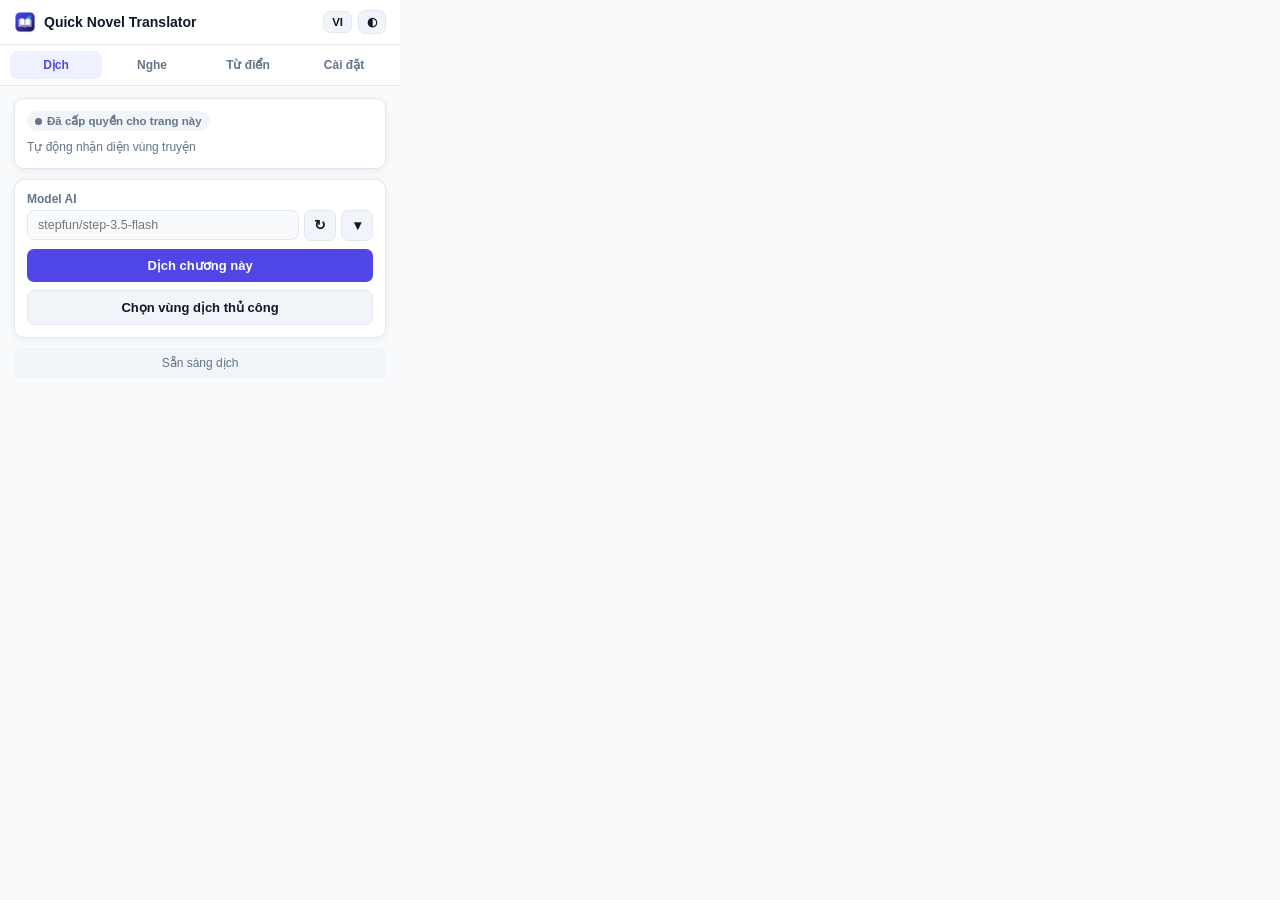
==== popup.html @ 9ef36529 "Release v1.0: Chrome Web Store build, Privacy Policy, VieNeu Companion & store assets" ====
<!DOCTYPE html>
<html lang="vi">

<head>
    <meta charset="UTF-8">
    <meta name="color-scheme" content="dark light">
    <title>Quick Novel Translator</title>
    <link rel="stylesheet" href="popup.css">
</head>

<body>
    <header class="app-header">
        <div class="brand">
            <img src="icons/icon48.png" alt="Logo" class="brand-icon">
            <h1 class="brand-title" data-i18n="app_title">Quick Novel Translator</h1>
        </div>
        <div class="header-actions">
            <button id="btn-lang-toggle" class="icon-btn" type="button" title="Language">VI</button>
            <button id="btn-theme-toggle" class="icon-btn" type="button" title="Theme">◐</button>
        </div>
    </header>

    <nav class="tab-bar" role="tablist">
        <button class="tab-btn active" data-tab="translate" role="tab" aria-selected="true" data-i18n="nav_translate">Dịch</button>
        <button class="tab-btn" data-tab="tts" role="tab" aria-selected="false" data-i18n="nav_tts">Nghe</button>
        <button class="tab-btn" data-tab="glossary" role="tab" aria-selected="false" data-i18n="nav_glossary">Từ điển</button>
        <button class="tab-btn" data-tab="settings" role="tab" aria-selected="false" data-i18n="nav_settings">Cài đặt</button>
    </nav>

    <main class="tab-content">
        <!-- TAB 1: TRANSLATE -->
        <section id="panel-translate" class="tab-panel active" role="tabpanel">
            <!-- Onboarding Card (shown when API Key is missing) -->
            <div id="onboarding-card" class="card card-warning" hidden>
                <h3 class="card-title" data-i18n="onboarding_title">Chào mừng! Thiết lập nhanh 2 bước</h3>
                <p class="muted" data-i18n="onboarding_desc">Nhập API Key (OpenRouter / OpenAI) để bắt đầu dịch truyện ngay trên trình duyệt.</p>
                <div class="input-with-btn">
                    <input type="password" id="onboarding-api-key" data-i18n-attr="placeholder:onboarding_key_placeholder" placeholder="Dán API Key...">
                    <button id="btn-onboarding-save" class="btn btn-primary btn-sm" type="button" data-i18n="onboarding_save_btn">Lưu &amp; Bắt đầu</button>
                </div>
            </div>

            <!-- Site Permission & Selector Status -->
            <div class="card">
                <div class="site-row">
                    <span id="site-perm-badge" class="badge">
                        <span class="dot"></span>
                        <span id="site-perm-text" data-i18n="site_access_granted">Đã cấp quyền cho trang này</span>
                    </span>
                    <button id="btn-grant-site" class="btn btn-secondary btn-sm" type="button" hidden data-i18n="btn_grant_site">Cấp quyền trang này</button>
                </div>
                <div class="site-row">
                    <span id="site-selector-text" class="muted" data-i18n="site_selector_none">Tự động nhận diện vùng truyện</span>
                    <button id="btn-clear-selector" class="btn btn-secondary btn-sm" type="button" hidden data-i18n="btn_clear_selector">Xóa vùng đã lưu</button>
                </div>
            </div>

            <!-- Quick Model & Actions -->
            <div class="card">
                <div class="field model-picker-field">
                    <label class="field-label" for="main-model" data-i18n="label_model">Model AI</label>
                    <div class="model-picker-row">
                        <input type="text" id="main-model" autocomplete="off" data-i18n-attr="placeholder:model_placeholder" placeholder="stepfun/step-3.5-flash">
                        <button id="btn-fetch-models" class="btn btn-secondary btn-sm model-action-btn" type="button" data-i18n-attr="title:btn_fetch_models_title,aria-label:btn_fetch_models_title" title="Tải danh sách model từ API">↻</button>
                        <button id="btn-model-dropdown" class="btn btn-secondary btn-sm model-action-btn" type="button" popovertarget="model-dropdown-panel" aria-expanded="false" aria-controls="model-dropdown-panel" data-i18n-attr="title:btn_model_dropdown_title,aria-label:btn_model_dropdown_title" title="Chọn model từ danh sách">▾</button>
                    </div>
                    <div id="model-dropdown-panel" class="model-dropdown-panel" popover="auto">
                        <div class="model-dropdown-header">
                            <input type="text" id="model-search-input" autocomplete="off" data-i18n-attr="placeholder:model_search_ph" placeholder="Tìm tên model hoặc provider...">
                        </div>
                        <div id="model-provider-filters" class="model-provider-filters"></div>
                        <div id="model-dropdown-meta" class="model-dropdown-meta muted"></div>
                        <div id="model-dropdown-list" class="model-dropdown-list"></div>
                    </div>
                </div>
                <button id="btn-translate" class="btn btn-primary" type="button" data-i18n="btn_translate">Dịch chương này</button>
                <button id="btn-pick" class="btn btn-secondary" type="button" data-i18n="btn_pick_area">Chọn vùng dịch thủ công</button>
            </div>

            <div id="status-text" class="status-banner" data-i18n="status_ready">Sẵn sàng dịch</div>
        </section>

        <!-- TAB 2: TTS / LISTEN -->
        <section id="panel-tts" class="tab-panel" role="tabpanel">
            <div class="card">
                <div class="field">
                    <label class="field-label" for="tts-engine-select" data-i18n="tts_engine_label">Engine đọc giọng</label>
                    <select id="tts-engine-select">
                        <option value="ws_default" data-i18n="tts_engine_ws">WebSocket TTS (Mặc định + Tự fallback)</option>
                        <option value="webspeech" data-i18n="tts_engine_webspeech">Web Speech API (Trình duyệt offline)</option>
                        <option value="vieneu" data-i18n="tts_engine_vieneu">VieNeu Local Server (Nâng cao)</option>
                    </select>
                </div>

                <div class="field">
                    <label class="field-label" for="tts-voice-quick" data-i18n="tts_voice_label">Giọng đọc</label>
                    <select id="tts-voice-quick"></select>
                </div>

                <div class="field">
                    <div class="site-row">
                        <label class="field-label" for="tts-speed-range" data-i18n="tts_speed_label">Tốc độ đọc</label>
                        <span id="tts-speed-label-val" class="muted" style="font-weight: 700;">1.0x</span>
                    </div>
                    <input type="range" id="tts-speed-range" min="0.8" max="2.0" step="0.1" value="1.0">
                </div>

                <div class="btn-row">
                    <button id="btn-tts-play" class="btn btn-accent" type="button" data-i18n="btn_tts_play">Nghe chương này</button>
                    <button id="btn-tts-stop" class="btn btn-danger" type="button" hidden data-i18n="btn_tts_stop">Dừng đọc</button>
                </div>
            </div>

            <!-- Offline Audio Export Card -->
            <div class="card">
                <h3 class="card-title" data-i18n="tts_download_title">Tải Audio nghe offline (WAV)</h3>
                <div class="field">
                    <label class="field-label" for="tts-download-minutes" data-i18n="tts_download_minutes_label">Thời lượng tối thiểu (phút)</label>
                    <div class="input-with-btn">
                        <input type="number" id="tts-download-minutes" name="ttsDownloadMinutes" min="5" max="240" step="5" value="30" inputmode="numeric" aria-describedby="tts-download-hint" style="flex: 0 0 90px;">
                        <button id="btn-tts-download" class="btn btn-secondary" type="button" data-i18n="btn_tts_download" style="flex: 1;">⬇ Tải Audio (WAV)</button>
                    </div>
                </div>
                <p id="tts-download-hint" class="muted" data-i18n="tts_download_hint">Tự động nối tiếp và đọc trọn các chương sau cho đến khi đủ số phút.</p>
            </div>

            <!-- Advanced VieNeu Setup Card (collapsible / shown when VieNeu selected or user expands) -->
            <div id="vieneu-advanced-card" class="card" hidden>
                <div class="site-row">
                    <h3 class="card-title" data-i18n="tts_vieneu_guide_title">Cài đặt VieNeu-TTS Local</h3>
                    <span id="tts-server-badge" class="badge">
                        <span class="dot" id="tts-server-dot"></span>
                        <span id="tts-server-label" data-i18n="tts_vieneu_off">VieNeu: Đang tắt</span>
                    </span>
                </div>
                <p class="muted" data-i18n="tts_vieneu_guide_desc">Dùng giọng AI tiếng Việt chất lượng cao chạy trên máy cá nhân qua Native Host.</p>
                <div class="btn-row">
                    <button id="btn-tts-server-toggle" class="btn btn-secondary btn-sm" type="button" data-i18n="btn_vieneu_start">Bật Server</button>
                    <button id="btn-vieneu-install-guide" class="btn btn-secondary btn-sm" type="button" data-i18n="btn_vieneu_setup">Hướng dẫn &amp; Cài đặt VieNeu</button>
                </div>
                <div id="tts-host-hint" class="muted" hidden style="word-break: break-word;"></div>
            </div>

            <div id="tts-status-text" class="status-banner" data-i18n="tts_status_idle">Chọn chương và bấm Nghe để bắt đầu.</div>
        </section>

        <!-- TAB 3: GLOSSARY -->
        <section id="panel-glossary" class="tab-panel" role="tabpanel">
            <div class="card">
                <div class="input-with-btn">
                    <select id="glossary-profile-select"></select>
                    <button id="btn-new-profile" class="btn btn-primary btn-sm" type="button" data-i18n="btn_new_profile">Tạo mới</button>
                    <button id="btn-delete-profile" class="btn btn-danger btn-sm" type="button" data-i18n="btn_delete_profile">Xóa</button>
                </div>
                <div class="input-with-btn">
                    <input type="text" id="add-orig" data-i18n-attr="placeholder:glossary_orig_ph" placeholder="Từ gốc (Trung)">
                    <input type="text" id="add-hanviet" data-i18n-attr="placeholder:glossary_viet_ph" placeholder="Nghĩa dịch (Việt)">
                    <button id="btn-add-term" class="btn btn-primary btn-sm" type="button" data-i18n="btn_add">Thêm</button>
                </div>
            </div>

            <div class="card">
                <div class="site-row">
                    <strong style="font-size: 12.5px;"><span id="glossary-list-heading">Danh sách</span> (<span id="glossary-count">0</span>)</strong>
                    <div style="display: flex; gap: 4px;">
                        <button id="btn-export-glossary" class="btn btn-secondary btn-sm" type="button" data-i18n="btn_export_json">Xuất JSON</button>
                        <button id="btn-import-glossary" class="btn btn-secondary btn-sm" type="button" data-i18n="btn_import_json">Nhập JSON</button>
                        <input type="file" id="glossary-import-file" accept=".json,application/json" style="display: none;">
                    </div>
                </div>

                <div class="input-with-btn">
                    <input type="text" id="glossary-search-input" data-i18n-attr="placeholder:glossary_search_ph" placeholder="Tìm từ gốc hoặc nghĩa dịch...">
                    <button id="btn-clear-search" class="btn btn-secondary btn-sm" type="button" hidden>✕</button>
                </div>

                <div class="filter-pills">
                    <button class="pill-btn active" data-filter="all" type="button" data-i18n="glossary_filter_all">Tất cả</button>
                    <button class="pill-btn" data-filter="locked" type="button" data-i18n="glossary_filter_locked">Đã khóa</button>
                    <button class="pill-btn" data-filter="unlocked" type="button" data-i18n="glossary_filter_unlocked">Chưa khóa</button>
                </div>

                <div id="glossary-batch-actions" class="glossary-tools">
                    <label class="checkbox-row" style="font-size: 11.5px;">
                        <input type="checkbox" id="select-all-terms">
                        <span data-i18n="glossary_select_all">Chọn tất cả</span>
                    </label>
                    <div style="display: flex; gap: 4px; flex-wrap: wrap;">
                        <button id="btn-scan-cleanup" class="btn btn-secondary btn-sm" type="button" data-i18n="btn_scan_clean">Quét rác</button>
                        <button id="btn-move-used" class="btn btn-secondary btn-sm" type="button" data-i18n="btn_move_used">Chuyển đã dùng</button>
                        <button id="btn-delete-selected" class="btn btn-danger btn-sm" type="button" hidden>Xóa</button>
                    </div>
                </div>

                <div id="glossary-list" class="glossary-list"></div>
            </div>
        </section>

        <!-- TAB 4: SETTINGS -->
        <section id="panel-settings" class="tab-panel" role="tabpanel">
            <div class="card">
                <div class="field">
                    <label class="field-label" for="settings-locale" data-i18n="settings_lang_label">Ngôn ngữ giao diện</label>
                    <select id="settings-locale">
                        <option value="vi">Tiếng Việt</option>
                        <option value="en">English</option>
                    </select>
                </div>
            </div>

            <details class="settings-group" open>
                <summary data-i18n="settings_ai_section">Kết nối AI &amp; Phím tắt</summary>
                <div class="settings-body">
                    <div class="field">
                        <label class="field-label" for="api-endpoint" data-i18n="settings_endpoint_label">API Endpoint URL</label>
                        <input type="text" id="api-endpoint" placeholder="https://openrouter.ai/api/v1/chat/completions">
                    </div>
                    <div class="field">
                        <label class="field-label" for="api-key" data-i18n="settings_apikey_label">API Key</label>
                        <div class="input-with-btn">
                            <input type="password" id="api-key" placeholder="sk-or-...">
                            <button id="btn-toggle-apikey" class="btn btn-secondary btn-sm" type="button">👁</button>
                        </div>
                    </div>
                    <div class="field">
                        <label class="field-label" for="api-model" data-i18n="label_model">Model AI</label>
                        <input type="text" id="api-model" placeholder="stepfun/step-3.5-flash">
                    </div>
                    <div class="field">
                        <label class="field-label" for="api-shortcut" data-i18n="settings_shortcut_label">Phím tắt</label>
                        <input type="text" id="api-shortcut" readonly placeholder="Alt+T">
                    </div>
                    <div class="field">
                        <label class="field-label" for="api-prompt" data-i18n="settings_prompt_label">System Prompt</label>
                        <textarea id="api-prompt"></textarea>
                    </div>
                </div>
            </details>

            <details class="settings-group">
                <summary data-i18n="settings_reader_section">Giao diện đọc truyện</summary>
                <div class="settings-body">
                    <div class="field">
                        <label class="field-label" for="api-fontfamily" data-i18n="settings_fontfamily_label">Font chữ</label>
                        <select id="api-fontfamily">
                            <option value="Be Vietnam Pro">Be Vietnam Pro</option>
                            <option value="Noto Sans Vietnamese">Noto Sans Vietnamese</option>
                            <option value="Roboto">Roboto</option>
                            <option value="Inter">Inter</option>
                            <option value="Merriweather">Merriweather (Serif)</option>
                            <option value="Source Serif Pro">Source Serif Pro (Serif)</option>
                            <option value="Tahoma">Tahoma</option>
                            <option value="Segoe UI">Segoe UI</option>
                        </select>
                    </div>
                    <div class="btn-row">
                        <div class="field" style="flex: 1;">
                            <label class="field-label" for="api-fontsize" data-i18n="settings_fontsize_label">Cỡ chữ (px)</label>
                            <input type="text" id="api-fontsize" placeholder="22">
                        </div>
                        <div class="field" style="flex: 1;">
                            <label class="field-label" for="api-lineheight" data-i18n="settings_lineheight_label">Giãn dòng</label>
                            <input type="text" id="api-lineheight" placeholder="1.8">
                        </div>
                    </div>
                </div>
            </details>

            <details class="settings-group">
                <summary data-i18n="settings_tts_section">Cấu hình TTS &amp; Tự động chuyển chương</summary>
                <div class="settings-body">
                    <div class="field">
                        <label class="field-label" for="tts-ws-endpoint" data-i18n="settings_ws_url_label">WebSocket TTS Endpoint URL</label>
                        <input type="text" id="tts-ws-endpoint" placeholder="wss://tts.stv-novel.local/v1/tts">
                    </div>
                    <div class="field">
                        <label class="field-label" for="tts-ws-voice" data-i18n="settings_ws_voice_label">Tham số giọng WebSocket</label>
                        <input type="text" id="tts-ws-voice" placeholder="vi-VN-HoaiMyNeural">
                    </div>
                    <label class="checkbox-row">
                        <input type="checkbox" id="tts-ws-fallback" checked>
                        <span data-i18n="settings_ws_fallback_label">Tự động fallback sang Web Speech API khi lỗi mạng</span>
                    </label>
                    <hr style="border: 0; border-top: 1px solid var(--border); width: 100%; margin: 2px 0;">
                    <div class="field">
                        <label class="field-label" for="tts-endpoint" data-i18n="settings_vieneu_url_label">VieNeu Server URL</label>
                        <input type="text" id="tts-endpoint" placeholder="http://127.0.0.1:8000">
                    </div>
                    <div class="btn-row">
                        <div class="field" style="flex: 1;">
                            <label class="field-label" for="tts-backend" data-i18n="settings_vieneu_backend_label">Chế độ VieNeu</label>
                            <select id="tts-backend">
                                <option value="auto">Auto (GPU/CPU)</option>
                                <option value="amd_gpu" data-i18n="optBackendAmdGpu">AMD GPU (DirectML - Tăng tốc Card rời, Chuẩn gốc)</option>
                                <option value="cpu_fp32" data-i18n="optBackendCpuFp32">CPU (ONNX FP32 - Chuẩn)</option>
                                <option value="onnx_int8">CPU (ONNX INT8 - Nhanh ~2x)</option>
                                <option value="pytorch">GPU (PyTorch)</option>
                            </select>
                        </div>
                        <div class="field" style="flex: 1;">
                            <label class="field-label" for="tts-stability">Sampling</label>
                            <select id="tts-stability">
                                <option value="balanced">Balanced (0.4)</option>
                                <option value="strict">Strict (0.25)</option>
                                <option value="natural">Natural (0.8)</option>
                            </select>
                        </div>
                    </div>
                    <div class="field">
                        <label class="field-label" for="tts-apikey" data-i18n="settings_vieneu_key_label">VieNeu API Key</label>
                        <input type="password" id="tts-apikey">
                    </div>
                    <label class="checkbox-row">
                        <input type="checkbox" id="tts-autoplay">
                        <span data-i18n="settings_tts_autoplay">Tự động đọc sau khi dịch xong chương</span>
                    </label>
                    <label class="checkbox-row">
                        <input type="checkbox" id="tts-autonext" checked>
                        <span data-i18n="settings_tts_autonext">Tự động tải trước &amp; chuyển chương tiếp theo</span>
                    </label>
                    <div class="field">
                        <label class="field-label" for="tts-preload-sec" data-i18n="settings_tts_preload_sec">Thời gian tải trước (giây)</label>
                        <input type="number" id="tts-preload-sec" min="5" max="300" placeholder="60">
                    </div>
                    <label class="checkbox-row">
                        <input type="checkbox" id="settings-debug-log">
                        <span data-i18n="settings_debug_log">Bật log debug chi tiết</span>
                    </label>
                </div>
            </details>

            <button id="btn-save" class="btn btn-primary" type="button" data-i18n="btn_save_settings">Lưu cấu hình</button>
            <div id="save-status" class="status-banner success" hidden data-i18n="settings_saved">Đã lưu cấu hình!</div>
        </section>
    </main>

    <!-- ACCESSIBLE DIALOG MODAL (replaces alert/confirm/prompt) -->
    <div id="app-dialog-overlay" class="modal-overlay" hidden role="dialog" aria-modal="true" aria-labelledby="app-dialog-title">
        <div class="modal-box">
            <h4 id="app-dialog-title"></h4>
            <p id="app-dialog-message" class="muted"></p>
            <input type="text" id="app-dialog-input" hidden>
            <div class="modal-actions">
                <button id="app-dialog-cancel" class="btn btn-secondary btn-sm" type="button" data-i18n="modal_cancel">Hủy</button>
                <button id="app-dialog-confirm" class="btn btn-primary btn-sm" type="button" data-i18n="modal_confirm">Xác nhận</button>
            </div>
        </div>
    </div>

    <!-- MOVE GLOSSARY MODAL -->
    <div id="move-glossary-overlay" class="modal-overlay" hidden role="dialog" aria-modal="true" aria-labelledby="move-modal-title">
        <div class="modal-box">
            <h4 id="move-modal-title" data-i18n="modal_move_title">Chuyển thuật ngữ đã dùng</h4>
            <p class="muted" data-i18n="modal_move_desc">Các thuật ngữ xuất hiện trong chương hiện tại sẽ được chuyển sang thư viện đích.</p>
            <div class="field">
                <label class="field-label" for="move-target-profile" data-i18n="modal_move_target">Thư viện đích</label>
                <select id="move-target-profile"></select>
            </div>
            <div id="move-modal-status" class="muted"></div>
            <div class="modal-actions">
                <button class="btn btn-secondary btn-sm" id="btn-move-cancel" type="button" data-i18n="modal_cancel">Hủy</button>
                <button class="btn btn-primary btn-sm" id="btn-move-confirm" type="button" data-i18n="modal_move_btn">Chuyển</button>
            </div>
        </div>
    </div>

    <!-- CLEAN GLOSSARY MODAL -->
    <div id="clean-glossary-overlay" class="modal-overlay" hidden role="dialog" aria-modal="true" aria-labelledby="clean-modal-title">
        <div class="modal-box" style="max-width: 370px;">
            <h4 id="clean-modal-title" data-i18n="modal_clean_title">Quét &amp; Dọn rác Glossary</h4>
            <p id="clean-summary" class="muted"></p>
            <div id="clean-toolbar" class="site-row" hidden>
                <label class="checkbox-row" style="font-size: 12px;">
                    <input type="checkbox" id="clean-select-all">
                    <span data-i18n="glossary_select_all">Chọn tất cả</span>
                </label>
                <span id="clean-selected-count" class="muted">0</span>
            </div>
            <div id="clean-issue-list" class="clean-issue-list"></div>
            <div id="clean-modal-status" class="muted"></div>
            <div class="modal-actions">
                <button class="btn btn-secondary btn-sm" id="btn-clean-cancel" type="button" data-i18n="modal_close">Đóng</button>
                <button class="btn btn-primary btn-sm" id="btn-clean-apply" type="button">Apply</button>
            </div>
        </div>
    </div>

    <script src="i18n.js"></script>
    <script src="url-validator.js"></script>
    <script src="glossary-utils.js"></script>
    <script src="popup.js"></script>
</body>

</html>
---- popup.css ----
/* popup.css - Modern Design System (Light & Dark Mode) */
:root {
    color-scheme: light dark;
    --bg: #f8fafc;
    --surface: #ffffff;
    --surface-2: #f1f5f9;
    --border: #e2e8f0;
    --text: #0f172a;
    --text-muted: #64748b;
    --primary: #4f46e5;
    --primary-hover: #4338ca;
    --primary-soft: #eef2ff;
    --accent: #0d9488;
    --accent-hover: #0f766e;
    --warning: #d97706;
    --warning-bg: #fffbeb;
    --warning-border: #fde68a;
    --danger: #dc2626;
    --danger-hover: #b91c1c;
    --danger-bg: #fef2f2;
    --success: #059669;
    --success-bg: #ecfdf5;
    --scrollbar-thumb: #64748b;
    --scrollbar-track: #f1f5f9;
    --radius: 10px;
    --radius-sm: 7px;
    --shadow: 0 2px 8px rgba(15, 23, 42, 0.06);
}

:root[data-theme="light"] {
    color-scheme: light;
}

:root[data-theme="dark"],
[data-theme="dark"] {
    color-scheme: dark;
    --bg: #0f172a;
    --surface: #1e293b;
    --surface-2: #334155;
    --border: #334155;
    --text: #f8fafc;
    --text-muted: #94a3b8;
    --primary: #6366f1;
    --primary-hover: #4f46e5;
    --primary-soft: rgba(99, 102, 241, 0.16);
    --accent: #14b8a6;
    --accent-hover: #0d9488;
    --warning: #fbbf24;
    --warning-bg: rgba(245, 158, 11, 0.14);
    --warning-border: rgba(245, 158, 11, 0.35);
    --danger: #f87171;
    --danger-hover: #ef4444;
    --danger-bg: rgba(239, 68, 68, 0.14);
    --success: #34d399;
    --success-bg: rgba(16, 185, 129, 0.14);
    --scrollbar-thumb: #70849f;
    --scrollbar-track: #162032;
    --shadow: 0 4px 16px rgba(0, 0, 0, 0.35);
}

.tab-content,
.glossary-list,
.clean-issue-list,
.model-provider-filters,
.model-dropdown-list {
    scrollbar-width: thin;
    scrollbar-color: var(--scrollbar-thumb) var(--scrollbar-track);
}

@supports not (scrollbar-color: auto) {
    .tab-content,
    .glossary-list,
    .clean-issue-list,
    .model-provider-filters,
    .model-dropdown-list {
        scrollbar-width: auto;
    }

    .tab-content::-webkit-scrollbar,
    .glossary-list::-webkit-scrollbar,
    .clean-issue-list::-webkit-scrollbar,
    .model-provider-filters::-webkit-scrollbar,
    .model-dropdown-list::-webkit-scrollbar {
        width: 8px;
        height: 8px;
    }

    .tab-content::-webkit-scrollbar-thumb,
    .glossary-list::-webkit-scrollbar-thumb,
    .clean-issue-list::-webkit-scrollbar-thumb,
    .model-provider-filters::-webkit-scrollbar-thumb,
    .model-dropdown-list::-webkit-scrollbar-thumb {
        background: var(--scrollbar-thumb);
        border-radius: 999px;
    }

    .tab-content::-webkit-scrollbar-track,
    .glossary-list::-webkit-scrollbar-track,
    .clean-issue-list::-webkit-scrollbar-track,
    .model-provider-filters::-webkit-scrollbar-track,
    .model-dropdown-list::-webkit-scrollbar-track {
        background: var(--scrollbar-track);
        border-radius: 999px;
    }
}

* {
    box-sizing: border-box;
}

body {
    margin: 0;
    padding: 0;
    width: 400px;
    min-height: 460px;
    max-height: 580px;
    display: flex;
    flex-direction: column;
    font-family: -apple-system, BlinkMacSystemFont, 'Segoe UI', Roboto, sans-serif;
    font-size: 13px;
    color: var(--text);
    background: var(--bg);
}

/* Header */
.app-header {
    display: flex;
    align-items: center;
    justify-content: space-between;
    padding: 10px 14px;
    background: var(--surface);
    border-bottom: 1px solid var(--border);
}

.brand {
    display: flex;
    align-items: center;
    gap: 8px;
}

.brand-icon {
    width: 22px;
    height: 22px;
    border-radius: 6px;
}

.brand-title {
    margin: 0;
    font-size: 14px;
    font-weight: 700;
    color: var(--text);
}

.header-actions {
    display: flex;
    align-items: center;
    gap: 6px;
}

.icon-btn {
    background: var(--surface-2);
    border: 1px solid var(--border);
    color: var(--text);
    border-radius: 7px;
    padding: 4px 8px;
    font-size: 11.5px;
    font-weight: 600;
    cursor: pointer;
    display: inline-flex;
    align-items: center;
    gap: 4px;
    transition: background 0.15s;
}

.icon-btn:hover {
    background: var(--border);
}

/* Navigation Tabs */
.tab-bar {
    display: grid;
    grid-template-columns: repeat(4, 1fr);
    gap: 4px;
    padding: 6px 10px;
    background: var(--surface);
    border-bottom: 1px solid var(--border);
}

.tab-btn {
    display: flex;
    align-items: center;
    justify-content: center;
    gap: 5px;
    padding: 7px 4px;
    border: none;
    border-radius: 7px;
    background: transparent;
    color: var(--text-muted);
    font-size: 12px;
    font-weight: 600;
    cursor: pointer;
    transition: background 0.15s, color 0.15s;
}

.tab-btn:hover {
    background: var(--surface-2);
    color: var(--text);
}

.tab-btn.active {
    background: var(--primary-soft);
    color: var(--primary);
}

/* Hidden state is controlled by the popup controller via the hidden attribute. */
[hidden] {
    display: none !important;
}

/* Main Content */
.tab-content {
    flex: 1;
    min-height: 0;
    overflow-y: auto;
    padding: 12px 14px;
    display: flex;
    flex-direction: column;
    gap: 10px;
}

.tab-panel {
    display: none;
    flex-direction: column;
    gap: 10px;
}

.tab-panel.active {
    display: flex;
}

/* Cards */
.card {
    background: var(--surface);
    border: 1px solid var(--border);
    border-radius: var(--radius);
    padding: 12px;
    box-shadow: var(--shadow);
    display: flex;
    flex-direction: column;
    gap: 8px;
}

.card-warning {
    background: var(--warning-bg);
    border-color: var(--warning-border);
}

.card-title {
    margin: 0;
    font-size: 13px;
    font-weight: 700;
    color: var(--text);
}

.muted {
    font-size: 12px;
    color: var(--text-muted);
    margin: 0;
    line-height: 1.4;
}

/* Form Elements */
.field {
    display: flex;
    flex-direction: column;
    gap: 4px;
}

.field-label {
    font-size: 12px;
    font-weight: 600;
    color: var(--text-muted);
}

input[type="text"],
input[type="password"],
input[type="number"],
select,
textarea {
    width: 100%;
    padding: 7px 10px;
    border: 1px solid var(--border);
    border-radius: var(--radius-sm);
    background: var(--bg);
    color: var(--text);
    font-family: inherit;
    font-size: 12.5px;
    outline: none;
    transition: border-color 0.15s, box-shadow 0.15s;
}

input:focus,
select:focus,
textarea:focus {
    border-color: var(--primary);
    box-shadow: 0 0 0 2px var(--primary-soft);
}

textarea {
    min-height: 68px;
    resize: vertical;
}

.input-with-btn {
    display: flex;
    gap: 6px;
    align-items: center;
}

.input-with-btn input {
    flex: 1;
}

.checkbox-row {
    display: flex;
    align-items: center;
    gap: 8px;
    font-size: 12.5px;
    color: var(--text);
    cursor: pointer;
    user-select: none;
}

/* Buttons */
.btn {
    border: none;
    border-radius: var(--radius-sm);
    padding: 9px 12px;
    font-size: 13px;
    font-weight: 600;
    cursor: pointer;
    display: inline-flex;
    align-items: center;
    justify-content: center;
    gap: 6px;
    transition: background 0.15s, opacity 0.15s;
}

.btn:disabled {
    opacity: 0.55;
    cursor: not-allowed;
}

.btn-primary {
    background: var(--primary);
    color: #fff;
}

.btn-primary:hover:not(:disabled) {
    background: var(--primary-hover);
}

.btn-accent {
    background: var(--accent);
    color: #fff;
}

.btn-accent:hover:not(:disabled) {
    background: var(--accent-hover);
}

.btn-secondary {
    background: var(--surface-2);
    color: var(--text);
    border: 1px solid var(--border);
}

.btn-secondary:hover:not(:disabled) {
    background: var(--border);
}

.btn-danger {
    background: var(--danger);
    color: #fff;
}

.btn-danger:hover:not(:disabled) {
    background: var(--danger-hover);
}

.btn-sm {
    padding: 5px 9px;
    font-size: 11.5px;
}

.btn-row {
    display: flex;
    gap: 8px;
}

.btn-row > .btn {
    flex: 1;
}

/* Status & Badges */
.status-banner {
    font-size: 12px;
    text-align: center;
    padding: 7px 10px;
    border-radius: var(--radius-sm);
    background: var(--surface-2);
    color: var(--text-muted);
    min-height: 30px;
    display: flex;
    align-items: center;
    justify-content: center;
}

.status-banner.error {
    background: var(--danger-bg);
    color: var(--danger);
}

.status-banner.success {
    background: var(--success-bg);
    color: var(--success);
}

.site-row {
    display: flex;
    align-items: center;
    justify-content: space-between;
    gap: 8px;
}

.badge {
    display: inline-flex;
    align-items: center;
    gap: 5px;
    font-size: 11.5px;
    font-weight: 600;
    padding: 3px 8px;
    border-radius: 999px;
    background: var(--surface-2);
    color: var(--text-muted);
}

.badge.granted {
    background: var(--success-bg);
    color: var(--success);
}

.badge.needed {
    background: var(--warning-bg);
    color: var(--warning);
}

.dot {
    width: 7px;
    height: 7px;
    border-radius: 50%;
    background: currentColor;
}

/* Glossary */
.filter-pills {
    display: flex;
    gap: 6px;
}

.pill-btn {
    flex: 1;
    padding: 5px 8px;
    border: 1px solid var(--border);
    border-radius: 999px;
    background: var(--bg);
    color: var(--text-muted);
    font-size: 11.5px;
    font-weight: 600;
    cursor: pointer;
}

.pill-btn.active {
    background: var(--primary);
    border-color: var(--primary);
    color: #fff;
}

.glossary-tools {
    display: flex;
    flex-wrap: wrap;
    gap: 5px;
    align-items: center;
    justify-content: space-between;
}

.glossary-list {
    display: flex;
    flex-direction: column;
    gap: 6px;
    max-height: 220px;
    overflow-y: auto;
    padding-right: 2px;
}

.glossary-item {
    display: flex;
    align-items: center;
    gap: 6px;
    padding: 6px 8px;
    border-radius: var(--radius-sm);
    border: 1px solid var(--border);
    background: var(--bg);
}

.glossary-item.locked {
    border-color: var(--warning-border);
    background: var(--warning-bg);
}

.glossary-orig {
    flex: 0 0 34%;
    font-weight: 700;
    font-size: 12px;
    overflow-wrap: anywhere;
}

.glossary-viet {
    flex: 1;
    min-width: 0;
    padding: 4px 6px !important;
    font-size: 12px !important;
}

.glossary-actions {
    display: flex;
    gap: 2px;
}

.glossary-actions button {
    background: none;
    border: none;
    cursor: pointer;
    padding: 4px;
    border-radius: 4px;
    font-size: 13px;
}

.glossary-actions button:hover {
    background: var(--surface-2);
}

.glossary-item-text {
    flex: 1;
    min-width: 0;
    display: flex;
    flex-direction: column;
    gap: 2px;
}

.glossary-item-orig {
    font-weight: 700;
    font-size: 12px;
    overflow-wrap: anywhere;
}

.glossary-item-viet {
    font-size: 12px;
    color: var(--text-muted);
    overflow-wrap: anywhere;
}

.icon-btn-sm {
    background: none;
    border: 1px solid transparent;
    border-radius: 4px;
    cursor: pointer;
    padding: 3px 5px;
    font-size: 12px;
    line-height: 1;
}

.icon-btn-sm:hover {
    background: var(--surface-2);
}

.icon-btn-sm.locked {
    border-color: var(--warning-border);
    background: var(--warning-bg);
}

.glossary-empty {
    padding: 16px 8px;
    text-align: center;
    font-size: 12px;
    color: var(--text-muted);
}

.badge.online {
    background: var(--success-bg);
    color: var(--success-text);
    border-color: var(--success-border);
}

/* Settings Accordion */
details.settings-group {
    background: var(--surface);
    border: 1px solid var(--border);
    border-radius: var(--radius);
    padding: 10px 12px;
}

details.settings-group summary {
    font-weight: 700;
    font-size: 12.5px;
    cursor: pointer;
    list-style: none;
    display: flex;
    align-items: center;
    justify-content: space-between;
}

details.settings-group[open] summary {
    margin-bottom: 10px;
    padding-bottom: 6px;
    border-bottom: 1px solid var(--border);
}

.settings-body {
    display: flex;
    flex-direction: column;
    gap: 8px;
}

/* Modals */
.modal-overlay {
    display: flex;
    position: fixed;
    inset: 0;
    background: rgba(15, 23, 42, 0.55);
    z-index: 9999;
    align-items: center;
    justify-content: center;
    padding: 14px;
}

.modal-overlay:not([hidden]) {
    display: flex;
}


.modal-box {
    background: var(--surface);
    color: var(--text);
    border: 1px solid var(--border);
    border-radius: 12px;
    padding: 16px;
    width: 100%;
    max-width: 340px;
    box-shadow: 0 16px 40px rgba(0, 0, 0, 0.35);
    display: flex;
    flex-direction: column;
    gap: 10px;
}

.modal-box h4 {
    margin: 0;
    font-size: 14px;
}

#app-dialog-message {
    white-space: pre-line;
}

#tts-host-hint {
    margin-top: 2px;
    padding: 8px 10px;
    border-radius: var(--radius-sm);
    background: var(--warning-bg);
    border: 1px solid var(--warning-border);
    color: var(--text);
    font-size: 12px;
    line-height: 1.45;
    white-space: pre-line;
}

.modal-actions {
    display: flex;
    justify-content: flex-end;
    gap: 8px;
    margin-top: 4px;
}

.clean-issue-list {
    max-height: 200px;
    overflow-y: auto;
    display: flex;
    flex-direction: column;
    gap: 6px;
}

.clean-issue-item {
    display: flex;
    gap: 8px;
    align-items: flex-start;
    padding: 7px;
    border: 1px solid var(--border);
    border-radius: var(--radius-sm);
    font-size: 12px;
}

/* Model Picker, Fetch Button & Provider-Aware Dropdown */
.model-picker-field {
    position: relative;
}

.model-picker-row {
    display: flex;
    gap: 5px;
    align-items: center;
    anchor-name: --model-picker-anchor;
}

.model-picker-row input {
    flex: 1;
    min-width: 0;
}

.model-action-btn {
    flex: 0 0 32px;
    width: 32px;
    height: 31px;
    padding: 0;
    font-size: 14px;
    line-height: 1;
}

.model-action-btn.is-loading {
    animation: stv-spin 0.8s linear infinite;
}

@keyframes stv-spin {
    from { transform: rotate(0deg); }
    to { transform: rotate(360deg); }
}

.model-dropdown-panel {
    display: none;
    flex-direction: column;
    gap: 8px;
    padding: 10px;
    background: var(--surface);
    color: var(--text);
    border: 1px solid var(--border);
    border-radius: 12px;
    box-shadow: 0 14px 36px rgba(0, 0, 0, 0.42);
    max-height: min(340px, calc(100dvh - 24px));
    max-width: calc(100vw - 24px);
    overflow: hidden;
    z-index: 1000;
}

.model-dropdown-panel:is(:popover-open, .is-open) {
    display: flex;
}

@supports (position-area: block-end) {
    .model-dropdown-panel {
        position-anchor: --model-picker-anchor;
        inset: auto;
        margin: 6px 0 0 0;
        position-area: block-end;
        position-try-fallbacks: flip-block;
        width: min(376px, calc(100vw - 24px));
    }
}

@supports not (position-area: block-end) {
    .model-dropdown-panel {
        position: fixed;
        inset: auto;
        margin: 0;
    }
}

.model-dropdown-header input {
    width: 100%;
    padding: 7px 10px;
    font-size: 12.5px;
    border-radius: 8px;
}

.model-provider-filters {
    display: flex;
    flex-wrap: wrap;
    gap: 5px;
    max-height: 64px;
    overflow-y: auto;
    overflow-x: hidden;
    padding: 1px 2px 2px 0;
}

.model-provider-chip {
    flex: 0 0 auto;
    padding: 3px 9px;
    border: 1px solid var(--border);
    border-radius: 999px;
    background: var(--bg);
    color: var(--text-muted);
    font-size: 11px;
    line-height: 1.35;
    font-weight: 600;
    max-width: 150px;
    overflow: hidden;
    text-overflow: ellipsis;
    cursor: pointer;
    white-space: nowrap;
    transition: color 0.12s, border-color 0.12s, background 0.12s;
}

.model-provider-chip:hover {
    color: var(--text);
    border-color: var(--primary);
}

.model-provider-chip.active {
    background: var(--primary);
    border-color: var(--primary);
    color: #fff;
}

.model-dropdown-meta {
    font-size: 11px;
    padding: 0 2px;
    line-height: 1.35;
}

.model-dropdown-list {
    flex: 1;
    min-height: 0;
    overflow-y: auto;
    display: flex;
    flex-direction: column;
    gap: 5px;
    padding-right: 4px;
}

.model-group-header {
    font-size: 11px;
    font-weight: 700;
    letter-spacing: 0.01em;
    color: var(--text-muted);
    padding: 5px 4px 3px;
    border-bottom: 1px solid var(--border);
    margin-top: 3px;
    display: flex;
    align-items: center;
    justify-content: space-between;
    gap: 6px;
}

.model-option-btn {
    width: 100%;
    text-align: left;
    display: flex;
    align-items: center;
    justify-content: space-between;
    gap: 10px;
    padding: 8px 10px;
    border: 1px solid var(--border);
    border-radius: 8px;
    background: var(--bg);
    color: var(--text);
    cursor: pointer;
    font-family: inherit;
    transition: border-color 0.12s, background 0.12s;
}

.model-option-btn:hover,
.model-option-btn:focus-visible {
    border-color: var(--primary);
    background: var(--primary-soft);
    outline: none;
}

.model-option-btn.selected {
    border-color: var(--primary);
    background: var(--primary-soft);
}

.model-option-main {
    flex: 1;
    min-width: 0;
    display: flex;
    flex-direction: column;
    gap: 3px;
}

.model-option-top {
    display: flex;
    align-items: center;
    gap: 7px;
    min-width: 0;
}

.model-provider-badge {
    flex: 0 0 auto;
    font-size: 11px;
    font-weight: 700;
    padding: 2px 7px;
    border-radius: 6px;
    background: hsla(var(--prov-hue, 225), 75%, 52%, 0.18);
    color: hsl(var(--prov-hue, 225), 85%, 72%);
    border: 1px solid hsla(var(--prov-hue, 225), 75%, 52%, 0.38);
    max-width: 110px;
    overflow: hidden;
    text-overflow: ellipsis;
    white-space: nowrap;
}

:root:not([data-theme="dark"]) .model-provider-badge {
    color: hsl(var(--prov-hue, 225), 75%, 34%);
    background: hsla(var(--prov-hue, 225), 80%, 50%, 0.12);
}

.model-option-name {
    font-size: 12.5px;
    line-height: 1.3;
    font-weight: 700;
    overflow: hidden;
    text-overflow: ellipsis;
    white-space: nowrap;
}

.model-option-meta {
    font-size: 11px;
    line-height: 1.3;
    color: var(--text-muted);
    overflow: hidden;
    text-overflow: ellipsis;
    white-space: nowrap;
}

.model-option-check {
    flex: 0 0 auto;
    font-size: 12px;
    font-weight: 700;
    color: var(--primary);
}
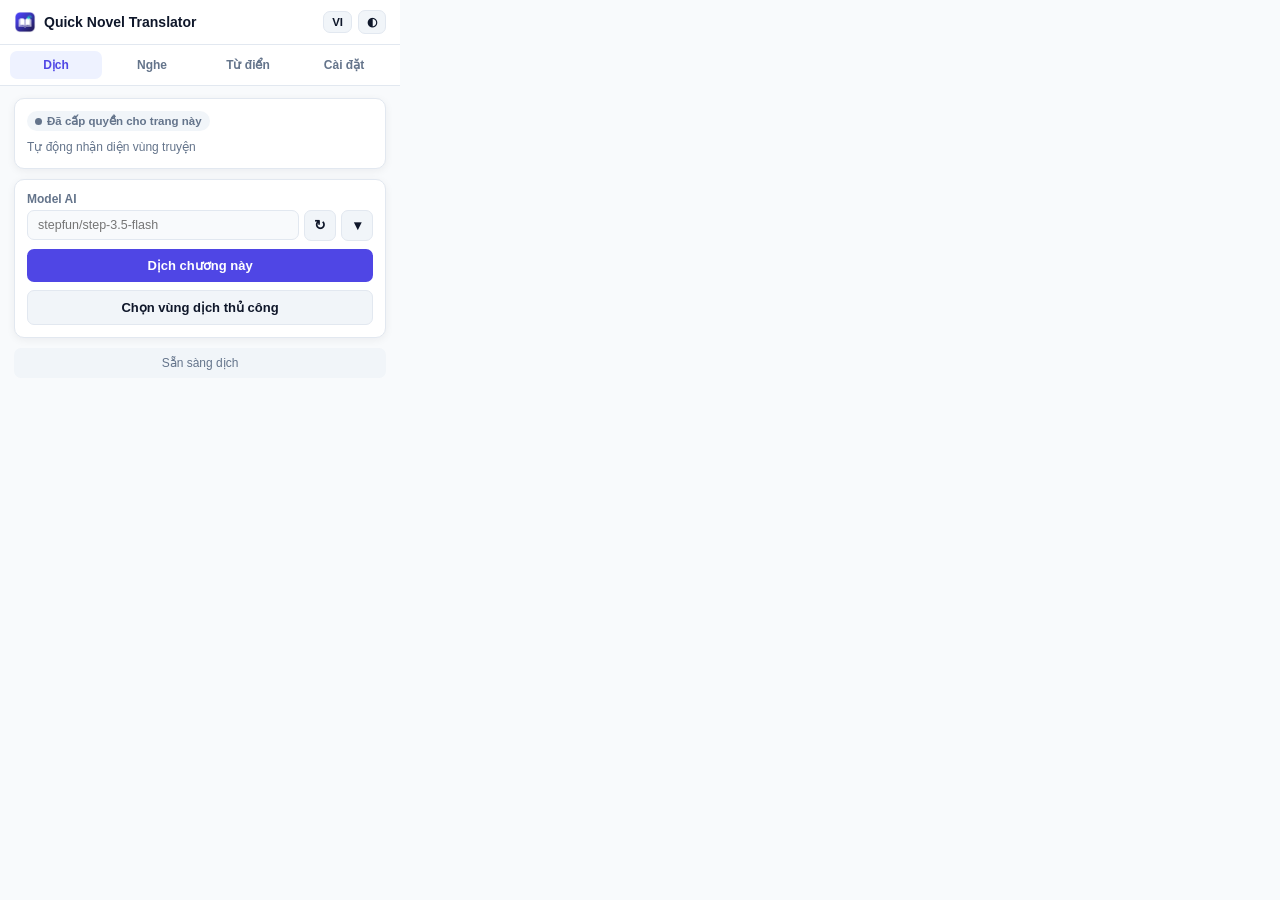
==== commit a79f2f61: "feat(tts): add hybrid emoji/kaomoji describer and icon library UI" ====
--- a/popup.html
+++ b/popup.html
@@ -146,53 +146,120 @@
 
         <!-- TAB 3: GLOSSARY -->
         <section id="panel-glossary" class="tab-panel" role="tabpanel">
-            <div class="card">
-                <div class="input-with-btn">
-                    <select id="glossary-profile-select"></select>
-                    <button id="btn-new-profile" class="btn btn-primary btn-sm" type="button" data-i18n="btn_new_profile">Tạo mới</button>
-                    <button id="btn-delete-profile" class="btn btn-danger btn-sm" type="button" data-i18n="btn_delete_profile">Xóa</button>
-                </div>
-                <div class="input-with-btn">
-                    <input type="text" id="add-orig" data-i18n-attr="placeholder:glossary_orig_ph" placeholder="Từ gốc (Trung)">
-                    <input type="text" id="add-hanviet" data-i18n-attr="placeholder:glossary_viet_ph" placeholder="Nghĩa dịch (Việt)">
-                    <button id="btn-add-term" class="btn btn-primary btn-sm" type="button" data-i18n="btn_add">Thêm</button>
-                </div>
-            </div>
-
-            <div class="card">
-                <div class="site-row">
-                    <strong style="font-size: 12.5px;"><span id="glossary-list-heading">Danh sách</span> (<span id="glossary-count">0</span>)</strong>
-                    <div style="display: flex; gap: 4px;">
-                        <button id="btn-export-glossary" class="btn btn-secondary btn-sm" type="button" data-i18n="btn_export_json">Xuất JSON</button>
-                        <button id="btn-import-glossary" class="btn btn-secondary btn-sm" type="button" data-i18n="btn_import_json">Nhập JSON</button>
-                        <input type="file" id="glossary-import-file" accept=".json,application/json" style="display: none;">
-                    </div>
-                </div>
-
-                <div class="input-with-btn">
-                    <input type="text" id="glossary-search-input" data-i18n-attr="placeholder:glossary_search_ph" placeholder="Tìm từ gốc hoặc nghĩa dịch...">
-                    <button id="btn-clear-search" class="btn btn-secondary btn-sm" type="button" hidden>✕</button>
-                </div>
-
-                <div class="filter-pills">
-                    <button class="pill-btn active" data-filter="all" type="button" data-i18n="glossary_filter_all">Tất cả</button>
-                    <button class="pill-btn" data-filter="locked" type="button" data-i18n="glossary_filter_locked">Đã khóa</button>
-                    <button class="pill-btn" data-filter="unlocked" type="button" data-i18n="glossary_filter_unlocked">Chưa khóa</button>
-                </div>
-
-                <div id="glossary-batch-actions" class="glossary-tools">
+            <div class="subtab-bar" role="tablist">
+                <button id="subtab-glossary-terms" class="subtab-btn active" data-glossary-subtab="terms" role="tab" aria-selected="true" type="button" data-i18n="glossary_subtab_terms">Thuật ngữ</button>
+                <button id="subtab-glossary-icons" class="subtab-btn" data-glossary-subtab="icons" role="tab" aria-selected="false" type="button" data-i18n="glossary_subtab_icons">Emoji / Icon</button>
+            </div>
+
+            <div id="glossary-subpanel-terms">
+                <div class="card">
+                    <div class="input-with-btn">
+                        <select id="glossary-profile-select"></select>
+                        <button id="btn-new-profile" class="btn btn-primary btn-sm" type="button" data-i18n="btn_new_profile">Tạo mới</button>
+                        <button id="btn-delete-profile" class="btn btn-danger btn-sm" type="button" data-i18n="btn_delete_profile">Xóa</button>
+                    </div>
+                    <div class="input-with-btn">
+                        <input type="text" id="add-orig" data-i18n-attr="placeholder:glossary_orig_ph" placeholder="Từ gốc (Trung)">
+                        <input type="text" id="add-hanviet" data-i18n-attr="placeholder:glossary_viet_ph" placeholder="Nghĩa dịch (Việt)">
+                        <button id="btn-add-term" class="btn btn-primary btn-sm" type="button" data-i18n="btn_add">Thêm</button>
+                    </div>
+                </div>
+
+                <div class="card">
+                    <div class="site-row">
+                        <strong style="font-size: 12.5px;"><span id="glossary-list-heading">Danh sách</span> (<span id="glossary-count">0</span>)</strong>
+                        <div style="display: flex; gap: 4px;">
+                            <button id="btn-export-glossary" class="btn btn-secondary btn-sm" type="button" data-i18n="btn_export_json">Xuất JSON</button>
+                            <button id="btn-import-glossary" class="btn btn-secondary btn-sm" type="button" data-i18n="btn_import_json">Nhập JSON</button>
+                            <input type="file" id="glossary-import-file" accept=".json,application/json" style="display: none;">
+                        </div>
+                    </div>
+
+                    <div class="input-with-btn">
+                        <input type="text" id="glossary-search-input" data-i18n-attr="placeholder:glossary_search_ph" placeholder="Tìm từ gốc hoặc nghĩa dịch...">
+                        <button id="btn-clear-search" class="btn btn-secondary btn-sm" type="button" hidden>✕</button>
+                    </div>
+
+                    <div class="filter-pills">
+                        <button class="pill-btn active" data-filter="all" type="button" data-i18n="glossary_filter_all">Tất cả</button>
+                        <button class="pill-btn" data-filter="locked" type="button" data-i18n="glossary_filter_locked">Đã khóa</button>
+                        <button class="pill-btn" data-filter="unlocked" type="button" data-i18n="glossary_filter_unlocked">Chưa khóa</button>
+                    </div>
+
+                    <div id="glossary-batch-actions" class="glossary-tools">
+                        <label class="checkbox-row" style="font-size: 11.5px;">
+                            <input type="checkbox" id="select-all-terms">
+                            <span data-i18n="glossary_select_all">Chọn tất cả</span>
+                        </label>
+                        <div style="display: flex; gap: 4px; flex-wrap: wrap;">
+                            <button id="btn-scan-cleanup" class="btn btn-secondary btn-sm" type="button" data-i18n="btn_scan_clean">Quét rác</button>
+                            <button id="btn-move-used" class="btn btn-secondary btn-sm" type="button" data-i18n="btn_move_used">Chuyển đã dùng</button>
+                            <button id="btn-delete-selected" class="btn btn-danger btn-sm" type="button" hidden>Xóa</button>
+                        </div>
+                    </div>
+
+                    <div id="glossary-list" class="glossary-list"></div>
+                </div>
+            </div>
+
+            <div id="glossary-subpanel-icons" hidden>
+                <div class="card">
+                    <div class="input-with-btn">
+                        <input type="text" id="add-icon-symbol" style="flex: 0 0 96px;" data-i18n-attr="placeholder:icon_lib_symbol_ph" placeholder="Icon / Kaomoji">
+                        <input type="text" id="add-icon-meaning" data-i18n-attr="placeholder:icon_lib_meaning_ph" placeholder="Câu mô tả TTS...">
+                        <button id="btn-add-icon" class="btn btn-primary btn-sm" type="button" data-i18n="btn_add">Thêm</button>
+                    </div>
                     <label class="checkbox-row" style="font-size: 11.5px;">
-                        <input type="checkbox" id="select-all-terms">
-                        <span data-i18n="glossary_select_all">Chọn tất cả</span>
+                        <input type="checkbox" id="add-icon-skip">
+                        <span data-i18n="icon_lib_skip_label">Bỏ qua (không đọc icon này khi TTS)</span>
                     </label>
-                    <div style="display: flex; gap: 4px; flex-wrap: wrap;">
-                        <button id="btn-scan-cleanup" class="btn btn-secondary btn-sm" type="button" data-i18n="btn_scan_clean">Quét rác</button>
-                        <button id="btn-move-used" class="btn btn-secondary btn-sm" type="button" data-i18n="btn_move_used">Chuyển đã dùng</button>
-                        <button id="btn-delete-selected" class="btn btn-danger btn-sm" type="button" hidden>Xóa</button>
-                    </div>
-                </div>
-
-                <div id="glossary-list" class="glossary-list"></div>
+                </div>
+
+                <div class="card">
+                    <div class="site-row">
+                        <strong style="font-size: 12.5px;"><span id="icon-lib-heading" data-i18n="icon_lib_list_title">Thư viện Icon</span> (<span id="icon-lib-count">0</span>)</strong>
+                        <div style="display: flex; gap: 4px;">
+                            <button id="btn-export-icons" class="btn btn-secondary btn-sm" type="button" data-i18n="btn_export_json">Xuất JSON</button>
+                            <button id="btn-import-icons" class="btn btn-secondary btn-sm" type="button" data-i18n="btn_import_json">Nhập JSON</button>
+                            <input type="file" id="icon-import-file" accept=".json,application/json" style="display: none;">
+                        </div>
+                    </div>
+
+                    <div class="input-with-btn">
+                        <input type="text" id="icon-search-input" data-i18n-attr="placeholder:icon_lib_search_ph" placeholder="Tìm icon hoặc câu đọc...">
+                        <button id="btn-clear-icon-search" class="btn btn-secondary btn-sm" type="button" hidden>✕</button>
+                    </div>
+
+                    <div class="icon-kind-bar" role="group" aria-label="Icon category">
+                        <button id="icon-kind-all" class="icon-kind-btn active" data-icon-kind="all" type="button" aria-pressed="true">
+                            <span data-i18n="icon_kind_all">Tất cả</span>
+                            <span id="icon-kind-count-all" class="icon-kind-count">0</span>
+                        </button>
+                        <button id="icon-kind-emoji" class="icon-kind-btn" data-icon-kind="emoji" type="button" aria-pressed="false">
+                            <span data-i18n="icon_kind_emoji">Icon / Emoji</span>
+                            <span id="icon-kind-count-emoji" class="icon-kind-count">0</span>
+                        </button>
+                        <button id="icon-kind-kaomoji" class="icon-kind-btn" data-icon-kind="kaomoji" type="button" aria-pressed="false">
+                            <span data-i18n="icon_kind_kaomoji">Kaomoji</span>
+                            <span id="icon-kind-count-kaomoji" class="icon-kind-count">0</span>
+                        </button>
+                    </div>
+
+                    <div class="filter-pills icon-filter-pills">
+                        <button class="pill-btn active" data-icon-filter="all" type="button" data-i18n="icon_filter_all">Tất cả</button>
+                        <button class="pill-btn" data-icon-filter="custom" type="button" data-i18n="icon_filter_custom">Tùy chỉnh</button>
+                        <button class="pill-btn" data-icon-filter="skipped" type="button" data-i18n="icon_filter_skipped">Bỏ qua</button>
+                        <button class="pill-btn" data-icon-filter="learned" type="button" data-i18n="icon_filter_learned">AI học</button>
+                        <button class="pill-btn" data-icon-filter="default" type="button" data-i18n="icon_filter_default">Mặc định</button>
+                    </div>
+
+                    <div id="icon-learned-bar" class="glossary-tools" hidden>
+                        <span id="icon-learned-count" class="muted" style="font-size: 11px;"></span>
+                        <button id="btn-clear-learned-icons" class="btn btn-secondary btn-sm" type="button" data-i18n="icon_lib_clear_learned">Xóa cache AI</button>
+                    </div>
+
+                    <div id="icon-lib-list" class="glossary-list"></div>
+                </div>
             </div>
         </section>
 
@@ -322,6 +389,24 @@
                         <label class="field-label" for="tts-preload-sec" data-i18n="settings_tts_preload_sec">Thời gian tải trước (giây)</label>
                         <input type="number" id="tts-preload-sec" min="5" max="300" placeholder="60">
                     </div>
+                    <div class="btn-row">
+                        <div class="field" style="flex: 1;">
+                            <label class="field-label" for="tts-icon-mode" data-i18n="settings_tts_icon_mode_label">Mô tả icon / kaomoji</label>
+                            <select id="tts-icon-mode">
+                                <option value="auto" data-i18n="tts_icon_mode_auto">Tự động (Từ điển + AI)</option>
+                                <option value="local" data-i18n="tts_icon_mode_local">Chỉ cục bộ (Offline)</option>
+                                <option value="off" data-i18n="tts_icon_mode_off">Tắt (chỉ lọc ký tự rác)</option>
+                            </select>
+                        </div>
+                        <div class="field" style="flex: 1;">
+                            <label class="field-label" for="tts-icon-style" data-i18n="settings_tts_icon_style_label">Phong cách đọc icon</label>
+                            <select id="tts-icon-style">
+                                <option value="tagged" data-i18n="tts_icon_style_tagged" selected>Tách bạch (Biểu cảm...)</option>
+                                <option value="natural" data-i18n="tts_icon_style_natural">Tự nhiên theo truyện</option>
+                            </select>
+                        </div>
+                    </div>
+                    <button id="btn-open-icon-lib" class="btn btn-secondary btn-sm" type="button" data-i18n="btn_open_icon_lib">Quản lý thư viện Emoji / Icon →</button>
                     <label class="checkbox-row">
                         <input type="checkbox" id="settings-debug-log">
                         <span data-i18n="settings_debug_log">Bật log debug chi tiết</span>
@@ -388,6 +473,7 @@
     <script src="i18n.js"></script>
     <script src="url-validator.js"></script>
     <script src="glossary-utils.js"></script>
+    <script src="tts-icon-describer.js"></script>
     <script src="popup.js"></script>
 </body>
 
--- a/popup.css
+++ b/popup.css
@@ -596,6 +596,211 @@
     color: var(--text-muted);
 }
 
+/* Glossary / Emoji Sub-tabs */
+.subtab-bar {
+    display: flex;
+    gap: 6px;
+    padding: 3px;
+    border-radius: var(--radius-sm);
+    background: var(--surface-2);
+    border: 1px solid var(--border);
+}
+
+.subtab-btn {
+    flex: 1;
+    padding: 6px 8px;
+    border: none;
+    border-radius: 5px;
+    background: transparent;
+    color: var(--text-muted);
+    font-size: 12px;
+    font-weight: 600;
+    cursor: pointer;
+    transition: background 0.15s, color 0.15s;
+}
+
+.subtab-btn.active {
+    background: var(--primary);
+    color: #fff;
+}
+
+#glossary-subpanel-terms,
+#glossary-subpanel-icons {
+    display: flex;
+    flex-direction: column;
+    gap: 10px;
+}
+
+#glossary-subpanel-terms[hidden],
+#glossary-subpanel-icons[hidden] {
+    display: none;
+}
+
+.icon-kind-bar {
+    display: flex;
+    gap: 4px;
+    padding: 3px;
+    border-radius: var(--radius-sm);
+    background: var(--surface-2);
+    border: 1px solid var(--border);
+}
+
+.icon-kind-btn {
+    flex: 1;
+    min-width: 0;
+    display: inline-flex;
+    align-items: center;
+    justify-content: center;
+    gap: 4px;
+    padding: 5px 6px;
+    border: none;
+    border-radius: 5px;
+    background: transparent;
+    color: var(--text-muted);
+    font-size: 11.5px;
+    font-weight: 600;
+    cursor: pointer;
+    white-space: nowrap;
+    transition: background 0.15s, color 0.15s;
+}
+
+.icon-kind-btn:hover {
+    color: var(--text);
+}
+
+.icon-kind-btn.active {
+    background: var(--primary);
+    color: #fff;
+}
+
+.icon-kind-count {
+    font-size: 10px;
+    font-weight: 700;
+    padding: 0 5px;
+    border-radius: 999px;
+    background: rgba(100, 116, 139, 0.18);
+    color: inherit;
+    line-height: 1.5;
+}
+
+.icon-kind-btn.active .icon-kind-count {
+    background: rgba(255, 255, 255, 0.22);
+    color: #fff;
+}
+
+.icon-filter-pills {
+    flex-wrap: wrap;
+    gap: 4px;
+}
+
+.icon-filter-pills .pill-btn {
+    flex: 1 1 auto;
+    padding: 4px 7px;
+    font-size: 11px;
+}
+
+.icon-section-header {
+    display: flex;
+    align-items: center;
+    justify-content: space-between;
+    font-size: 11px;
+    font-weight: 700;
+    color: var(--text-muted);
+    padding: 4px 4px 2px;
+    border-bottom: 1px solid var(--border);
+    margin-top: 4px;
+}
+
+.icon-section-header:first-child {
+    margin-top: 0;
+}
+
+.icon-section-header.emoji {
+    color: var(--accent);
+}
+
+.icon-section-header.kaomoji {
+    color: #7c3aed;
+}
+
+:root[data-theme="dark"] .icon-section-header.kaomoji,
+[data-theme="dark"] .icon-section-header.kaomoji {
+    color: #c4b5fd;
+}
+
+.icon-lib-item.skipped {
+    opacity: 0.72;
+    border-style: dashed;
+}
+
+.icon-lib-head {
+    display: flex;
+    align-items: center;
+    gap: 6px;
+    flex-wrap: wrap;
+}
+
+.icon-lib-symbol {
+    font-weight: 700;
+    font-size: 13px;
+    overflow-wrap: anywhere;
+}
+
+.icon-kind-badge {
+    font-size: 10px;
+    font-weight: 700;
+    padding: 1px 6px;
+    border-radius: 999px;
+    white-space: nowrap;
+}
+
+.icon-kind-badge.emoji {
+    background: rgba(13, 148, 136, 0.14);
+    color: var(--accent);
+}
+
+.icon-kind-badge.kaomoji {
+    background: rgba(139, 92, 246, 0.15);
+    color: #7c3aed;
+}
+
+:root[data-theme="dark"] .icon-kind-badge.kaomoji,
+[data-theme="dark"] .icon-kind-badge.kaomoji {
+    background: rgba(167, 139, 250, 0.18);
+    color: #c4b5fd;
+}
+
+.icon-source-badge {
+    font-size: 10px;
+    font-weight: 600;
+    padding: 1px 6px;
+    border-radius: 999px;
+    background: var(--surface-2);
+    color: var(--text-muted);
+    white-space: nowrap;
+}
+
+.icon-source-badge.custom {
+    background: var(--primary-soft);
+    color: var(--primary);
+}
+
+.icon-source-badge.skipped {
+    background: var(--danger-bg);
+    color: var(--danger);
+}
+
+.icon-source-badge.learned {
+    background: var(--warning-bg);
+    color: var(--warning);
+}
+
+.icon-btn-sm.muted-active {
+    border-color: var(--danger);
+    background: var(--danger-bg);
+    color: var(--danger);
+}
+
 .badge.online {
     background: var(--success-bg);
     color: var(--success-text);
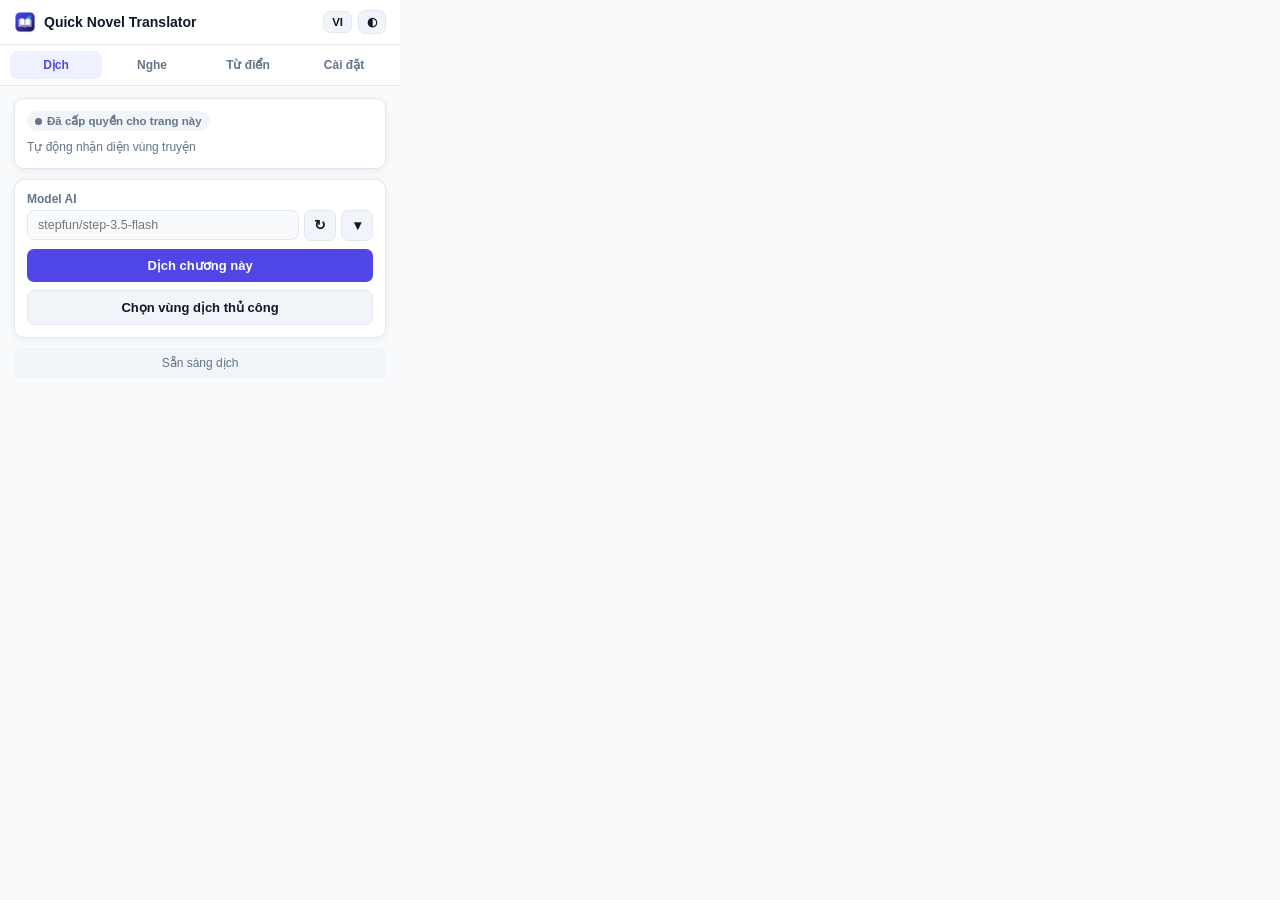
==== commit 6ebd8f42: "feat(tts): add Google Colab GPU option for VieNeu WAV export and API DNR rules" ====
--- a/popup.html
+++ b/popup.html
@@ -114,6 +114,35 @@
             <!-- Offline Audio Export Card -->
             <div class="card">
                 <h3 class="card-title" data-i18n="tts_download_title">Tải Audio nghe offline (WAV)</h3>
+                <div class="field">
+                    <label class="field-label" for="tts-download-source" data-i18n="tts_download_source_label">Nguồn tạo Audio khi tải</label>
+                    <select id="tts-download-source">
+                        <option value="current" data-i18n="tts_download_source_current">Theo Engine đang chọn ở trên</option>
+                        <option value="colab_gpu" data-i18n="tts_download_source_colab">⚡ VieNeu · Google Colab GPU (Siêu tốc)</option>
+                    </select>
+                </div>
+                <div id="tts-colab-panel" class="colab-box" hidden>
+                    <div class="site-row">
+                        <span id="tts-colab-badge" class="badge">
+                            <span class="dot"></span>
+                            <span id="tts-colab-status-label" data-i18n="tts_colab_badge_offline">Colab: Chưa kết nối</span>
+                        </span>
+                        <span id="tts-colab-gpu-pill" class="pill-tag">T4 · 6x</span>
+                    </div>
+                    <div class="btn-row">
+                        <button id="btn-tts-colab-open" class="btn btn-primary btn-sm" type="button" data-i18n="tts_colab_btn_open">🚀 Mở Colab GPU</button>
+                        <button id="btn-tts-colab-copy" class="btn btn-secondary btn-sm" type="button" data-i18n="tts_colab_btn_copy">📋 Copy lệnh Colab</button>
+                    </div>
+                    <div class="input-with-btn">
+                        <input type="text" id="tts-colab-url" autocomplete="off" data-i18n-attr="placeholder:tts_colab_url_ph" placeholder="Dán link https://xxxx.trycloudflare.com...">
+                        <button id="btn-tts-colab-paste" class="btn btn-secondary btn-sm" type="button" data-i18n="tts_colab_btn_paste">📋 Dán</button>
+                    </div>
+                    <div class="field">
+                        <label class="field-label" for="tts-colab-voice" data-i18n="tts_colab_voice_label">Giọng đọc VieNeu (Colab)</label>
+                        <select id="tts-colab-voice"></select>
+                    </div>
+                    <p id="tts-colab-hint" class="muted" data-i18n="tts_colab_step_hint">B1: Bấm Mở Colab &amp; chạy nút ▶ · B2: Bấm Dán link rồi Tải Audio.</p>
+                </div>
                 <div class="field">
                     <label class="field-label" for="tts-download-minutes" data-i18n="tts_download_minutes_label">Thời lượng tối thiểu (phút)</label>
                     <div class="input-with-btn">
@@ -281,6 +310,13 @@
                     <div class="field">
                         <label class="field-label" for="api-endpoint" data-i18n="settings_endpoint_label">API Endpoint URL</label>
                         <input type="text" id="api-endpoint" placeholder="https://openrouter.ai/api/v1/chat/completions">
+                        <div id="api-perm-row" class="site-row" hidden style="margin-top: 6px;">
+                            <span id="api-perm-badge" class="badge">
+                                <span class="dot"></span>
+                                <span id="api-perm-text" data-i18n="api_access_needed">Chưa cấp quyền API</span>
+                            </span>
+                            <button id="btn-grant-api-host" class="btn btn-secondary btn-sm" type="button" hidden data-i18n="btn_grant_api_host">Cấp quyền API</button>
+                        </div>
                     </div>
                     <div class="field">
                         <label class="field-label" for="api-key" data-i18n="settings_apikey_label">API Key</label>
@@ -377,6 +413,15 @@
                         <label class="field-label" for="tts-apikey" data-i18n="settings_vieneu_key_label">VieNeu API Key</label>
                         <input type="password" id="tts-apikey">
                     </div>
+                    <div class="field">
+                        <label class="field-label" for="tts-colab-gpu" data-i18n="settings_colab_gpu_label">Loại GPU Google Colab (khi tải Audio)</label>
+                        <select id="tts-colab-gpu">
+                            <option value="T4" data-i18n="optColabGpuT4">NVIDIA T4 (15GB · Mặc định Free/Pro · 6 luồng)</option>
+                            <option value="L4" data-i18n="optColabGpuL4">NVIDIA L4 (22.5GB · Colab Pro · 8 luồng)</option>
+                            <option value="A100" data-i18n="optColabGpuA100">NVIDIA A100 (40/80GB · Colab Pro+ · 12 luồng)</option>
+                            <option value="auto" data-i18n="optColabGpuAuto">Tự động theo VRAM trên Colab (Auto-scale)</option>
+                        </select>
+                    </div>
                     <label class="checkbox-row">
                         <input type="checkbox" id="tts-autoplay">
                         <span data-i18n="settings_tts_autoplay">Tự động đọc sau khi dịch xong chương</span>
--- a/popup.css
+++ b/popup.css
@@ -803,8 +803,43 @@
 
 .badge.online {
     background: var(--success-bg);
-    color: var(--success-text);
-    border-color: var(--success-border);
+    color: var(--success-text, var(--success));
+    border-color: var(--success-border, transparent);
+}
+
+/* Google Colab GPU Export Panel */
+.colab-box {
+    display: flex;
+    flex-direction: column;
+    gap: 8px;
+    padding: 10px;
+    border-radius: var(--radius-sm);
+    border: 1px solid var(--border);
+    background: rgba(99, 102, 241, 0.06);
+}
+
+.colab-box .muted {
+    font-size: 11.5px;
+}
+
+.colab-box .muted.error {
+    color: var(--danger);
+}
+
+.colab-box .muted.success {
+    color: var(--success);
+}
+
+.pill-tag {
+    display: inline-flex;
+    align-items: center;
+    padding: 2px 8px;
+    border-radius: 999px;
+    background: var(--primary-soft);
+    color: var(--primary);
+    font-size: 11px;
+    font-weight: 700;
+    white-space: nowrap;
 }
 
 /* Settings Accordion */
